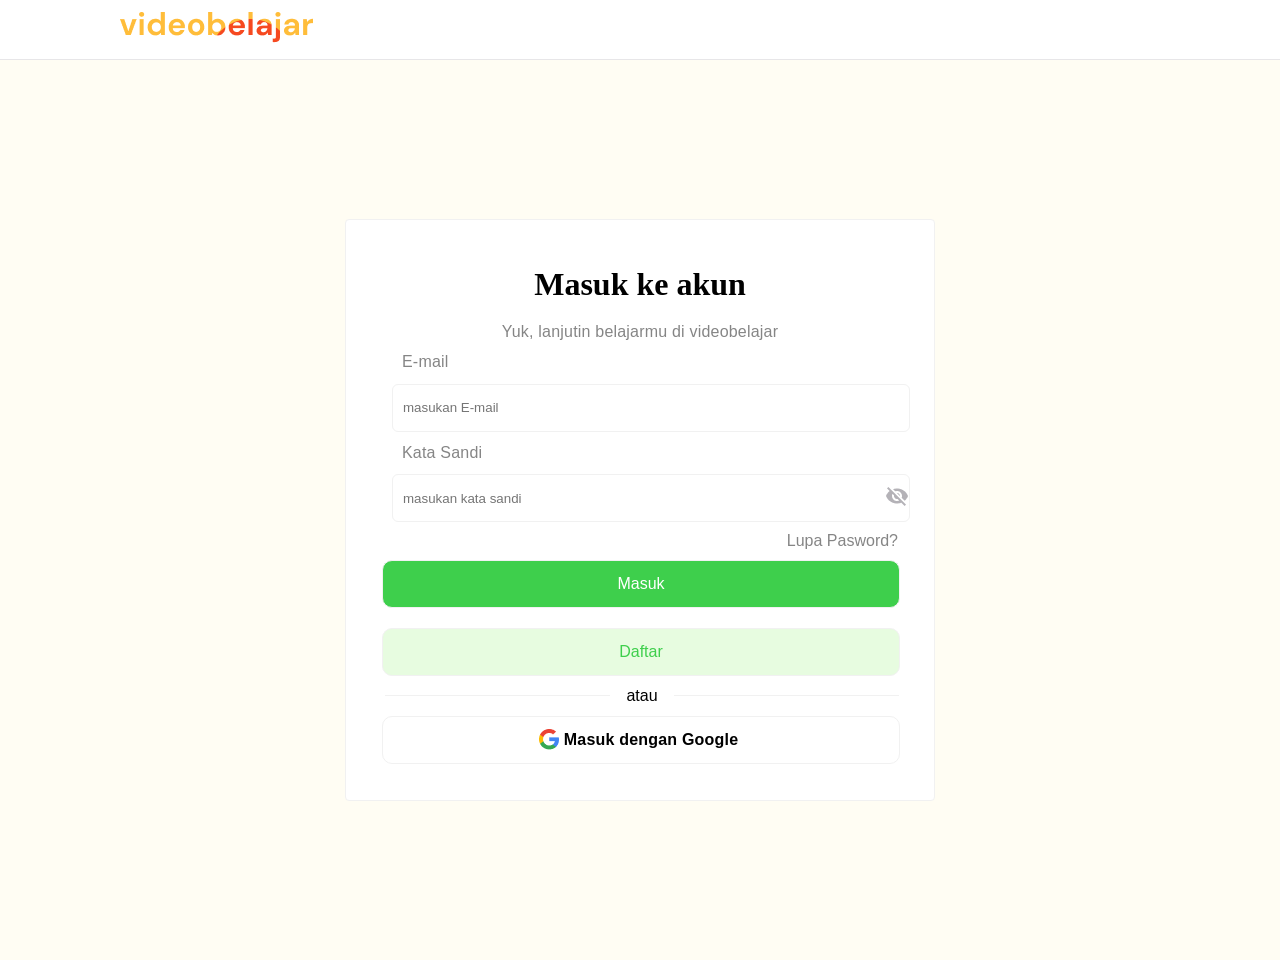
==== mision_3/html/login.htm @ da823742 "Refactor login page structure and styles: remove old files and add new CSS and HTML for improved des" ====
<!doctype html>
<html lang="en">
  <head>
    <meta charset="UTF-8" />
    <meta name="viewport" content="width=device-width, initial-scale=1.0" />
    <title>login</title>
    <link rel="stylesheet" href="../css/login.css" />
  </head>
  <body>
    <header class="header">
      <nav class="navigation">
        <div class="logo">
          <img src="../img/Logo.png" alt="" />
        </div>
      </nav>
      <main class="login-page">
        <section class="login-card">
          <article>
            <h3 class="login-tittle">Masuk ke akun</h3>
            <p class="login-subtitle">
              Yuk, lanjutin belajarmu di videobelajar
            </p>
          </article>
          <form class="login-form">
           <div class="input-box">
            <div class="login-email">
              <label class="label-email" for="email">E-mail</label>
              <input
                type="email"
                id="email"
                name="email"
                placeholder="masukan E-mail"
                required
                autocorrect="off"
                autocomplete="off"
              />
            </div>
            <div class="login-password">
              <label class="label-password" for="password">Kata Sandi</label>
              <div class="grup-password">
               <input
                type="password"
                id="password"
                name="password"
                placeholder="masukan kata sandi"
                required
                autocorrect="off"
                autocomplete="off"
                />
                <button type="button" href="#9"><img src="../img/mdi_eye-off.png" alt="" /></button>
             </div>
            </div>
            
           </div>
           <div class="form-lupa">
            <a class="lupa" href="#1">Lupa Pasword?</a>
            </div>
            <div class="form-button">
            <button class="masuk" type="submit">Masuk</button>
            <a class="daftar" href="#2">Daftar</a>
            <p class="atau">atau</p>
            <button class="google" type="button" href="#5">
              <img src="../img/logos_google-icon.png" alt="logo_google" /><p>
              Masuk dengan Google</p>
              </button>
           </div>
           </form>
          </div>
        </section>
      </main>
    </header>
  </body>
</html>
---- mision_3/css/login.css ----
* {
  margin: 0;
  padding: 0;
  box-sizing: border-box;
}
body {
  background-color: rgba(255, 253, 243, 1) /* #fffdf3 */;
  font-family: sans-serif;
}
.navigation {
  width: 100%;
  background-color: rgba(255, 255, 255, 1);
  border-bottom: 1px solid rgba(58, 53, 65, 0.12);
  padding: 12px 120px 12px 120px;
}

.login-page {
  min-height: 100vh;
  display: flex;
  justify-content: center;
  align-items: center;
}

.login-card {
  background-color: rgba(255, 255, 255, 1);
  width: 590px;
  border: 1px solid rgba(241, 241, 241, 1);
  border-radius: 4px;
  padding: 36px;
}

.login-tittle {
  font-weight: bold;
  font-family: "Times New Roman", Times, serif;
  font-size: 32px;
  height: 110;
  padding: 10px;
  text-align: center;
}

.login-subtitle {
  font-size: medium;
  font-family: sans-serif;
  font-weight: 400px;
  font-size: 16px;
  letter-spacing: 0.2px;
  text-align: center;
  color: rgba(51, 51, 51, 0.6);
  padding: 10px;
}

.input-box {
  display: flex;
  flex-direction: column;
}

.login-email input {
  background-color: transparent;
  border: none;
  outline: none;
  width: 518px;
  height: 48px;
  border: 1px solid rgba(241, 241, 241, 1);
  border-radius: 6px;
  padding: 10px 10px;
  margin: 10px;
}

.label-email {
  color: rgba(51, 51, 51, 0.6);
  font-weight: 400px;
  letter-spacing: 0.2px;
  font-size: 16px;
  padding: 0 16px 10px 0;
  line-height: 140%;
  margin: 20px;
}

.label-password {
  font-weight: 400px;
  letter-spacing: 0.2px;
  font-size: 16px;
  padding: 0 16px 10px 0;
  line-height: 140%;
  margin: 20px;
  color: rgba(51, 51, 51, 0.6);
}

.grup-password input {
  background-color: transparent;
  border: none;
  outline: none;
  width: 518px;
  height: 48px;
  border-radius: 6px;
  padding: 10px 10px;
}

.grup-password {
  display: flex;
  flex-direction: row;
  width: 518px;
  height: 48px;
  border: 1px solid rgba(241, 241, 241, 1);
  border-radius: 6px;
  margin: 10px;
}
.grup-password button {
  background-color: transparent;
  border: 1px transparent;
}
.form-lupa {
  display: flex;
  flex-direction: row-reverse;
}

.lupa {
  text-decoration: none;
  color: rgba(51, 51, 51, 0.6);
}

.form-button .masuk {
  background-color: rgba(62, 207, 76, 1);
  border: none;
  outline: none;
  width: 518px;
  height: 48px;
  border: 1px solid rgba(241, 241, 241, 1);
  border-radius: 10px;
  color: rgba(255, 255, 255, 1);
  font-size: 16px;
  margin: 10px 0;
}
.form-button a {
  text-decoration: none;
  display: block;
  background-color: rgba(226, 252, 217, 0.8);
  border: 1px solid rgba(241, 241, 241, 1);
  width: 518px;
  height: 48px;
  border-radius: 10px;
  display: flex;
  justify-content: center;
  align-items: center;
  color: rgba(62, 207, 76, 1);
  font-size: 16px;
  margin: 10px 0;
}

.form-button .atau {
  display: flex;
  justify-content: center;
  align-items: center;
  margin: 10px;
  padding: 1px;
  width: 100%;
  margin: 10px 2px;
}

.form-button .google {
  background-color: rgba(255, 255, 255, 1);
  border: none;
  outline: none;
  width: 518px;
  height: 48px;
  border: 1px solid rgba(241, 241, 241, 1);
  border-radius: 10px;
  display: flex;
  justify-content: center;
  align-items: center;
  font-weight: bold;
  font-size: 16px;
  line-height: 140%;
  letter-spacing: 0.2px;
}
.form-button .atau::before,
.form-button .atau::after {
  content: "";
  flex: 1;
  height: 1px;
  background-color: rgba(241, 241, 241, 1);
}

.form-button .atau::before {
  margin-right: 16px;
}

.form-button .atau::after {
  margin-left: 16px;
}

button:active {
  transform: scale(0.95);
}

.form-button a:active {
  transform: scale(0.95);
}

.google p {
  margin: 5px;
}
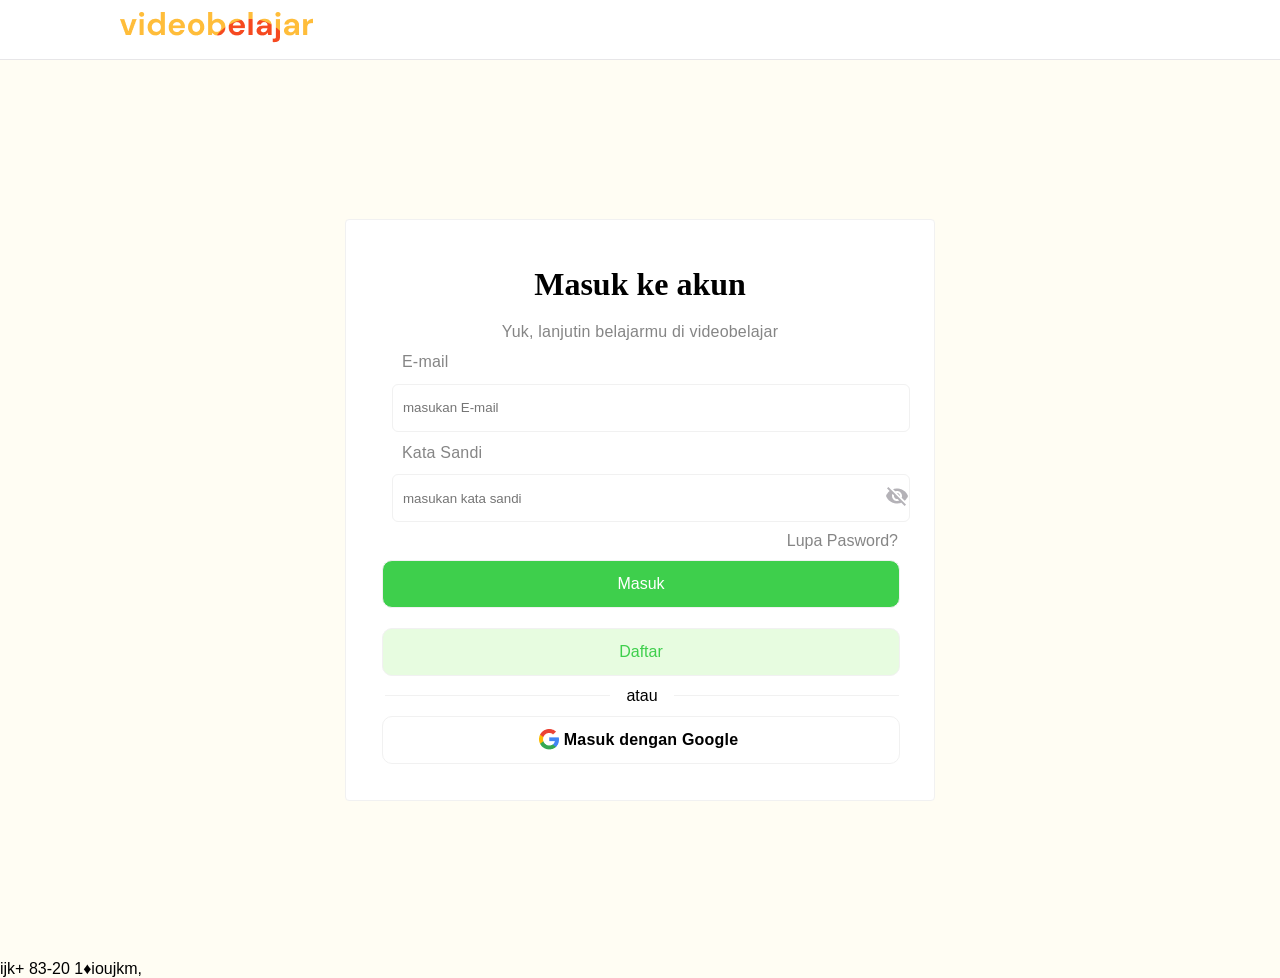
==== commit 339d22a4: "html-register beres" ====
--- a/mision_3/html/login.htm
+++ b/mision_3/html/login.htm
@@ -22,52 +22,53 @@
             </p>
           </article>
           <form class="login-form">
-           <div class="input-box">
-            <div class="login-email">
-              <label class="label-email" for="email">E-mail</label>
-              <input
-                type="email"
-                id="email"
-                name="email"
-                placeholder="masukan E-mail"
-                required
-                autocorrect="off"
-                autocomplete="off"
-              />
+            <div class="input-box">
+              <div class="login-email">
+                <label class="label-email" for="email">E-mail</label>
+                <input
+                  type="email"
+                  id="email"
+                  name="email"
+                  placeholder="masukan E-mail"
+                  required
+                  autocorrect="off"
+                  autocomplete="off"
+                />
+              </div>
+              <div class="login-password">
+                <label class="label-password" for="password">Kata Sandi</label>
+                <div class="grup-password">
+                  <input
+                    type="password"
+                    id="password"
+                    name="password"
+                    placeholder="masukan kata sandi"
+                    required
+                    autocorrect="off"
+                    autocomplete="off"
+                  />
+                  <button type="button" href="#9">
+                    <img src="../img/mdi_eye-off.png" alt="" />
+                  </button>
+                </div>
+              </div>
             </div>
-            <div class="login-password">
-              <label class="label-password" for="password">Kata Sandi</label>
-              <div class="grup-password">
-               <input
-                type="password"
-                id="password"
-                name="password"
-                placeholder="masukan kata sandi"
-                required
-                autocorrect="off"
-                autocomplete="off"
-                />
-                <button type="button" href="#9"><img src="../img/mdi_eye-off.png" alt="" /></button>
-             </div>
-            </div>
-            
-           </div>
-           <div class="form-lupa">
-            <a class="lupa" href="#1">Lupa Pasword?</a>
+            <div class="form-lupa">
+              <a class="lupa" href="#1">Lupa Pasword?</a>
             </div>
             <div class="form-button">
-            <button class="masuk" type="submit">Masuk</button>
-            <a class="daftar" href="#2">Daftar</a>
-            <p class="atau">atau</p>
-            <button class="google" type="button" href="#5">
-              <img src="../img/logos_google-icon.png" alt="logo_google" /><p>
-              Masuk dengan Google</p>
+              <button class="masuk" type="submit">Masuk</button>
+              <a class="daftar" href="../html/Pendaftaran-akun.html">Daftar</a>
+              <p class="atau">atau</p>
+              <button class="google" type="button" href="#5">
+                <img src="../img/logos_google-icon.png" alt="logo_google" />
+                <p>Masuk dengan Google</p>
               </button>
-           </div>
-           </form>
-          </div>
+            </div>
+          </form>
         </section>
       </main>
     </header>
   </body>
 </html>
+ijk+ 83-20 1♦ioujkm,
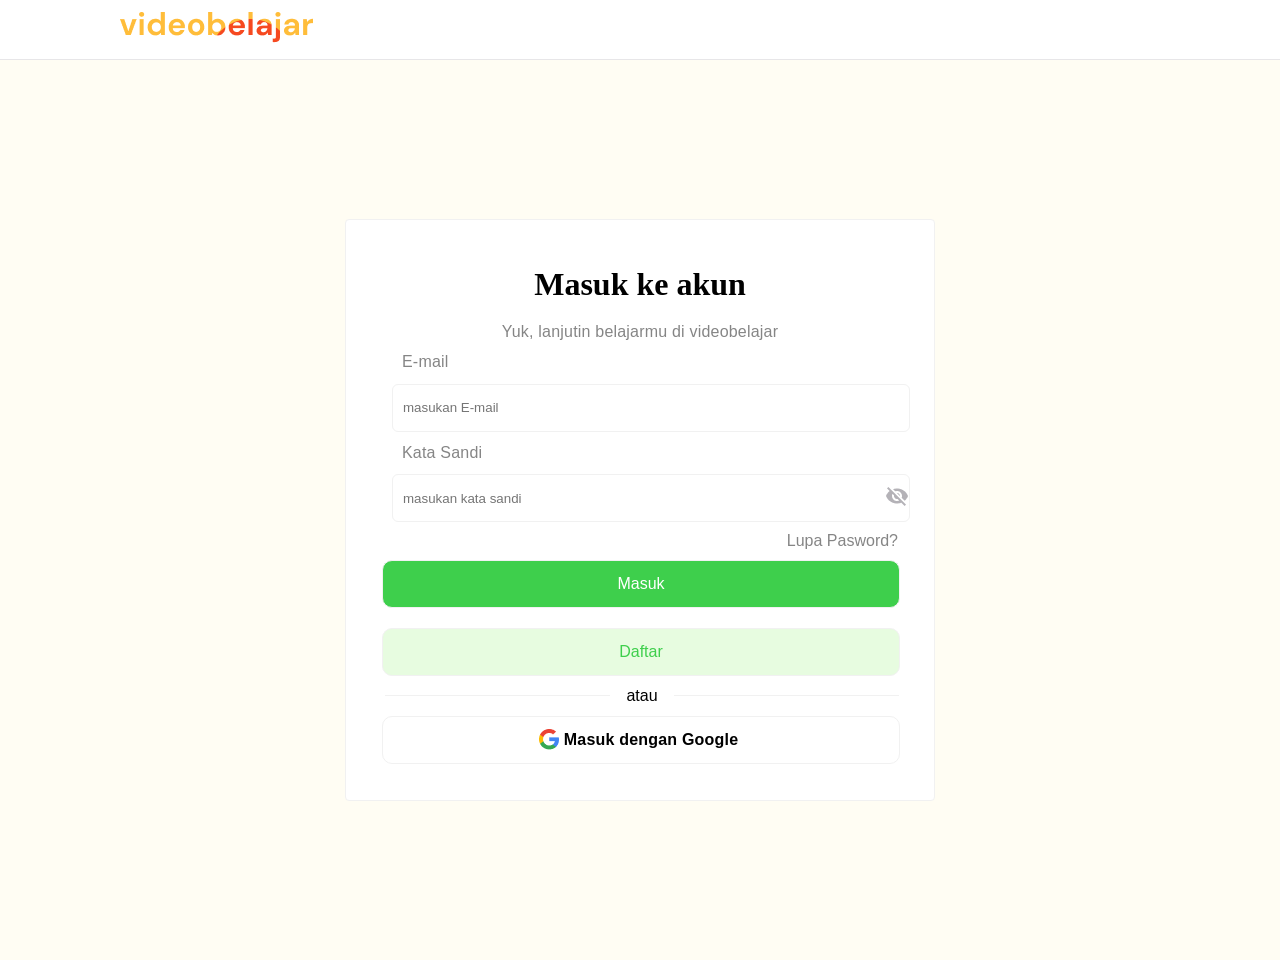
==== commit 0c692033: "benerin log" ====
--- a/mision_3/html/login.htm
+++ b/mision_3/html/login.htm
@@ -71,4 +71,3 @@
     </header>
   </body>
 </html>
-ijk+ 83-20 1♦ioujkm,
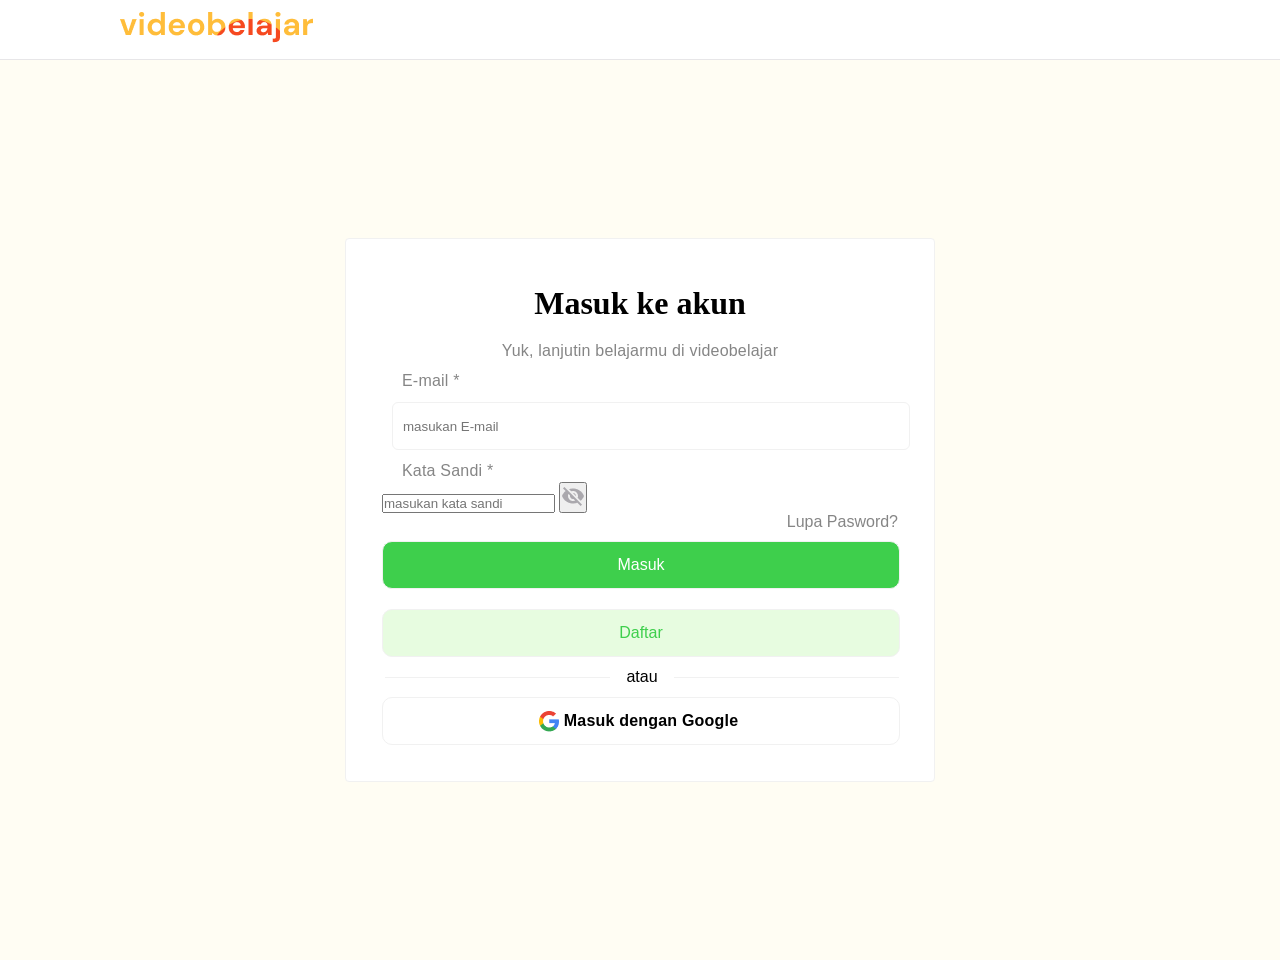
==== commit 787767be: "menyelesaikan pendaftaran lalu merombak css masuk" ====
--- a/mision_3/html/login.htm
+++ b/mision_3/html/login.htm
@@ -13,61 +13,65 @@
           <img src="../img/Logo.png" alt="" />
         </div>
       </nav>
-      <main class="login-page">
-        <section class="login-card">
-          <article>
-            <h3 class="login-tittle">Masuk ke akun</h3>
-            <p class="login-subtitle">
-              Yuk, lanjutin belajarmu di videobelajar
-            </p>
-          </article>
-          <form class="login-form">
-            <div class="input-box">
-              <div class="login-email">
-                <label class="label-email" for="email">E-mail</label>
+    </header>
+    <main class="login-page">
+      <section class="login-card">
+        <article class="login-header">
+          <h3 class="login-tittle">Masuk ke akun</h3>
+          <p class="login-subtitle">Yuk, lanjutin belajarmu di videobelajar</p>
+        </article>
+        <form class="login-form">
+          <div class="input-box">
+            <div class="login-email">
+              <label class="label-email" for="email"
+                >E-mail
+                <span>*</span>
+              </label>
+              <input
+                type="email"
+                id="email"
+                name="email"
+                placeholder="masukan E-mail"
+                required
+                autocorrect="off"
+                autocomplete="off"
+              />
+            </div>
+            <div class="login-password">
+              <label class="label-password" for="password"
+                >Kata Sandi
+                <span>*</span>
+              </label>
+              <div class="input-password">
                 <input
-                  type="email"
-                  id="email"
-                  name="email"
-                  placeholder="masukan E-mail"
+                  type="password"
+                  id="password"
+                  name="password"
+                  placeholder="masukan kata sandi"
                   required
                   autocorrect="off"
                   autocomplete="off"
                 />
-              </div>
-              <div class="login-password">
-                <label class="label-password" for="password">Kata Sandi</label>
-                <div class="grup-password">
-                  <input
-                    type="password"
-                    id="password"
-                    name="password"
-                    placeholder="masukan kata sandi"
-                    required
-                    autocorrect="off"
-                    autocomplete="off"
-                  />
-                  <button type="button" href="#9">
-                    <img src="../img/mdi_eye-off.png" alt="" />
-                  </button>
-                </div>
+                <button type="button" href="#9">
+                  <img src="../img/mdi_eye-off.png" alt="" />
+                </button>
               </div>
             </div>
-            <div class="form-lupa">
-              <a class="lupa" href="#1">Lupa Pasword?</a>
-            </div>
-            <div class="form-button">
-              <button class="masuk" type="submit">Masuk</button>
-              <a class="daftar" href="../html/Pendaftaran-akun.html">Daftar</a>
-              <p class="atau">atau</p>
-              <button class="google" type="button" href="#5">
-                <img src="../img/logos_google-icon.png" alt="logo_google" />
-                <p>Masuk dengan Google</p>
-              </button>
-            </div>
-          </form>
-        </section>
-      </main>
-    </header>
+          </div>
+          <div class="form-lupa">
+            <a class="lupa" href="#1">Lupa Pasword?</a>
+          </div>
+          <div class="form-button">
+            <button class="masuk" type="submit">Masuk</button>
+            <a class="daftar" href="../html/Pendaftaran-akun.html">Daftar</a>
+            <p class="atau">atau</p>
+            <button class="google" type="button" href="#5">
+              <img src="../img/logos_google-icon.png" alt="logo_google" />
+              <p>Masuk dengan Google</p>
+            </button>
+          </div>
+        </form>
+      </section>
+    </main>
   </body>
 </html>
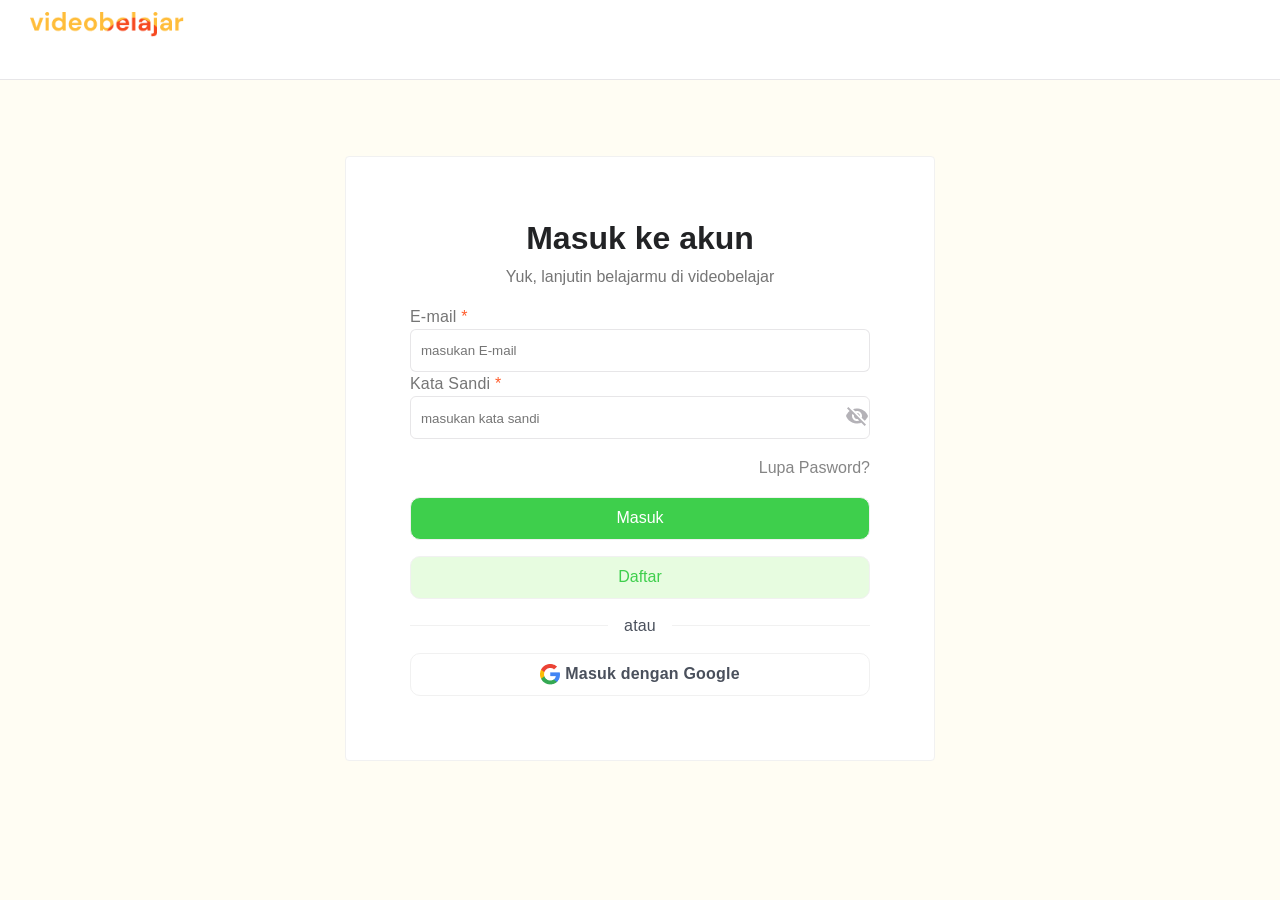
==== commit 2bb0c50e: "membuat home (index.html)" ====
--- a/mision_3/html/login.htm
+++ b/mision_3/html/login.htm
@@ -10,7 +10,7 @@
     <header class="header">
       <nav class="navigation">
         <div class="logo">
-          <img src="../img/Logo.png" alt="" />
+          <img src="../img/Logo.png" alt="logo videobelajar"" />
         </div>
       </nav>
     </header>
--- a/mision_3/css/login.css
+++ b/mision_3/css/login.css
@@ -3,109 +3,144 @@
   padding: 0;
   box-sizing: border-box;
 }
+
 body {
-  background-color: rgba(255, 253, 243, 1) /* #fffdf3 */;
+  background-color: rgba(255, 253, 243, 1);
   font-family: sans-serif;
 }
+
+span {
+  color: rgba(255, 92, 43, 1);
+  font-family: "poppins", sans-serif;
+  font-weight: 400;
+  font-size: 16px;
+  line-height: 24px;
+  letter-spacing: 0.15px;
+}
+
 .navigation {
   width: 100%;
+  height: clamp(74px, 8.3vw, 80px);
   background-color: rgba(255, 255, 255, 1);
   border-bottom: 1px solid rgba(58, 53, 65, 0.12);
+  padding: 12px clamp(24px, 4vw, 30px);
+  margin-bottom: clamp(20px, 10vw, 64px);
+}
+
+@media (min-width: 768) {
+  .navigation {
+    box-shadow: 0 0 1 0 rgba(62, 67, 74, 0.31);
+    box-shadow: 4px 8px 12px 0 rgba(62, 67, 74, 0.15);
+  }
+}
+
+.login-header {
+  display: flex;
+  justify-content: center;
+  flex-direction: column;
+  gap: 10px;
+}
+
+.logo img {
+  width: clamp(145px, 12vw, 193px);
+}
+
+.login-page {
+  display: flex;
+  justify-content: center;
   padding: 12px 120px 12px 120px;
 }
 
-.login-page {
-  min-height: 100vh;
-  display: flex;
-  justify-content: center;
-  align-items: center;
-}
-
 .login-card {
+  display: flex;
+  justify-content: center;
+  flex-direction: column;
+  width: clamp(320px, 50vw, 590px);
+  /* height: clamp(886px, 50vw, 893px); */
   background-color: rgba(255, 255, 255, 1);
-  width: 590px;
-  border: 1px solid rgba(241, 241, 241, 1);
   border-radius: 4px;
-  padding: 36px;
+  border: 1px solid rgba(241, 241, 241, 1);
+  padding: clamp(20px, 5vw, 64px);
+  gap: 16px;
 }
 
 .login-tittle {
-  font-weight: bold;
-  font-family: "Times New Roman", Times, serif;
-  font-size: 32px;
-  height: 110;
-  padding: 10px;
+  font-family: "poppins", sans-serif;
+  font-weight: 600;
+  font-size: clamp(24px, 4vw, 32px);
   text-align: center;
+  line-height: 110%;
+  letter-spacing: 0;
+  color: rgba(34, 35, 37, 1);
 }
 
 .login-subtitle {
-  font-size: medium;
-  font-family: sans-serif;
-  font-weight: 400px;
-  font-size: 16px;
-  letter-spacing: 0.2px;
+  font-family: "DM Sans", sans-serif;
+  font-weight: 400;
+  font-size: clamp(14px, 3vw, 16px);
   text-align: center;
-  color: rgba(51, 51, 51, 0.6);
-  padding: 10px;
-}
-
-.input-box {
-  display: flex;
-  flex-direction: column;
+  line-height: 140%;
+  letter-spacing: 0.2;
+  color: rgba(51, 51, 51, 0.68);
+}
+
+.login-form {
+  display: flex;
+  justify-content: center;
+  flex-direction: column;
+  gap: 20px;
+}
+
+.label-email {
+  font-family: "DM Sans", sans-serif;
+  font-weight: 400;
+  line-height: 140%;
+  letter-spacing: 0.2px;
+  color: rgba(51, 51, 51, 0.68);
+  font-size: clamp(14px, 2vw, 16px);
 }
 
 .login-email input {
+  bbackground-color: transparent;
+  border: transparent;
+  outline: transparent;
+  width: clamp(280px, 40vw, 460px);
+  height: 43px;
+  border: 1px solid rgba(58, 53, 65, 0.12);
+  padding: 4px 10px;
+  border-radius: 6px;
+}
+
+.label-password {
+  font-family: "DM Sans", sans-serif;
+  font-weight: 400;
+  line-height: 140%;
+  letter-spacing: 0.2px;
+  color: rgba(51, 51, 51, 0.68);
+  font-size: clamp(14px, 2vw, 16px);
+}
+
+.input-password {
+  display: flex;
+  flex-direction: row;
+  width: clamp(280px, 40vw, 460px);
+  height: 43px;
+  border: 1px solid rgba(58, 53, 65, 0.12);
+  border-radius: 6px;
+}
+
+.input-password input {
   background-color: transparent;
-  border: none;
-  outline: none;
-  width: 518px;
-  height: 48px;
-  border: 1px solid rgba(241, 241, 241, 1);
+  border: transparent;
+  outline: transparent;
+  width: clamp(280px, 40vw, 460px);
+  height: 43px;
+  /* border: 1px solid rgba(58, 53, 65, 0.12); */
+  padding: 4px 10px;
   border-radius: 6px;
-  padding: 10px 10px;
-  margin: 10px;
-}
-
-.label-email {
-  color: rgba(51, 51, 51, 0.6);
-  font-weight: 400px;
-  letter-spacing: 0.2px;
-  font-size: 16px;
-  padding: 0 16px 10px 0;
-  line-height: 140%;
-  margin: 20px;
-}
-
-.label-password {
-  font-weight: 400px;
-  letter-spacing: 0.2px;
-  font-size: 16px;
-  padding: 0 16px 10px 0;
-  line-height: 140%;
-  margin: 20px;
-  color: rgba(51, 51, 51, 0.6);
-}
-
-.grup-password input {
-  background-color: transparent;
-  border: none;
-  outline: none;
-  width: 518px;
-  height: 48px;
-  border-radius: 6px;
-  padding: 10px 10px;
-}
-
-.grup-password {
-  display: flex;
-  flex-direction: row;
-  width: 518px;
-  height: 48px;
-  border: 1px solid rgba(241, 241, 241, 1);
-  border-radius: 6px;
-  margin: 10px;
-}
-.grup-password button {
+}
+
+.input-password button {
   background-color: transparent;
   border: 1px transparent;
 }
@@ -117,86 +152,100 @@
 .lupa {
   text-decoration: none;
   color: rgba(51, 51, 51, 0.6);
+}
+
+/* ==========button======= */
+.form-button {
+  display: flex;
+  flex-direction: column;
+  gap: 16px;
 }
 
 .form-button .masuk {
   background-color: rgba(62, 207, 76, 1);
   border: none;
   outline: none;
-  width: 518px;
-  height: 48px;
+  width: clamp(280px, 40vw, 460px);
+  height: 43px;
   border: 1px solid rgba(241, 241, 241, 1);
   border-radius: 10px;
   color: rgba(255, 255, 255, 1);
-  font-size: 16px;
-  margin: 10px 0;
-}
+  font-size: clamp(14px, 2vw, 16px);
+}
+
 .form-button a {
   text-decoration: none;
   display: block;
   background-color: rgba(226, 252, 217, 0.8);
   border: 1px solid rgba(241, 241, 241, 1);
-  width: 518px;
-  height: 48px;
+  width: clamp(280px, 40vw, 460px);
+  height: 43px;
   border-radius: 10px;
   display: flex;
   justify-content: center;
   align-items: center;
   color: rgba(62, 207, 76, 1);
-  font-size: 16px;
-  margin: 10px 0;
-}
-
-.form-button .atau {
-  display: flex;
-  justify-content: center;
-  align-items: center;
-  margin: 10px;
-  padding: 1px;
-  width: 100%;
-  margin: 10px 2px;
-}
-
-.form-button .google {
-  background-color: rgba(255, 255, 255, 1);
-  border: none;
-  outline: none;
-  width: 518px;
-  height: 48px;
-  border: 1px solid rgba(241, 241, 241, 1);
-  border-radius: 10px;
-  display: flex;
-  justify-content: center;
-  align-items: center;
-  font-weight: bold;
-  font-size: 16px;
-  line-height: 140%;
-  letter-spacing: 0.2px;
-}
-.form-button .atau::before,
-.form-button .atau::after {
+  font-size: clamp(14px, 2vw, 16px);
+}
+
+button:active {
+  transform: scale(0.95);
+}
+
+.form-button a:active {
+  transform: scale(0.95);
+}
+
+/* =============atau============ */
+
+.atau {
+  display: flex;
+  justify-content: center;
+  font-family: "DM Sans", sans-serif;
+  font-weight: 400;
+  line-height: 140%;
+  letter-spacing: 0.2px;
+  font-size: clamp(14px, 2vw, 16px);
+  color: rgba(74, 80, 92, 1);
+  margin-top: 0;
+}
+
+.atau::before,
+.atau::after {
   content: "";
   flex: 1;
   height: 1px;
   background-color: rgba(241, 241, 241, 1);
-}
-
-.form-button .atau::before {
+  margin-top: 10px;
+}
+
+.atau::before {
   margin-right: 16px;
 }
 
-.form-button .atau::after {
+.atau::after {
   margin-left: 16px;
 }
 
-button:active {
-  transform: scale(0.95);
-}
-
-.form-button a:active {
-  transform: scale(0.95);
-}
-
-.google p {
-  margin: 5px;
-}
+/* ===========G-button======== */
+.form-button .google {
+  background-color: rgba(255, 255, 255, 1);
+  border: transparent;
+  outline: transparent;
+  width: clamp(280px, 40vw, 460px);
+  height: 43px;
+  border: 1px solid rgba(241, 241, 241, 1);
+  border-radius: 10px;
+  display: flex;
+  justify-content: center;
+  align-items: center;
+  font-weight: bold;
+  font-size: clamp(14px, 2vw, 16px);
+  line-height: 140%;
+  letter-spacing: 0.2px;
+  color: rgba(74, 80, 92, 1);
+}
+
+.google img {
+  margin-right: 5px;
+}
